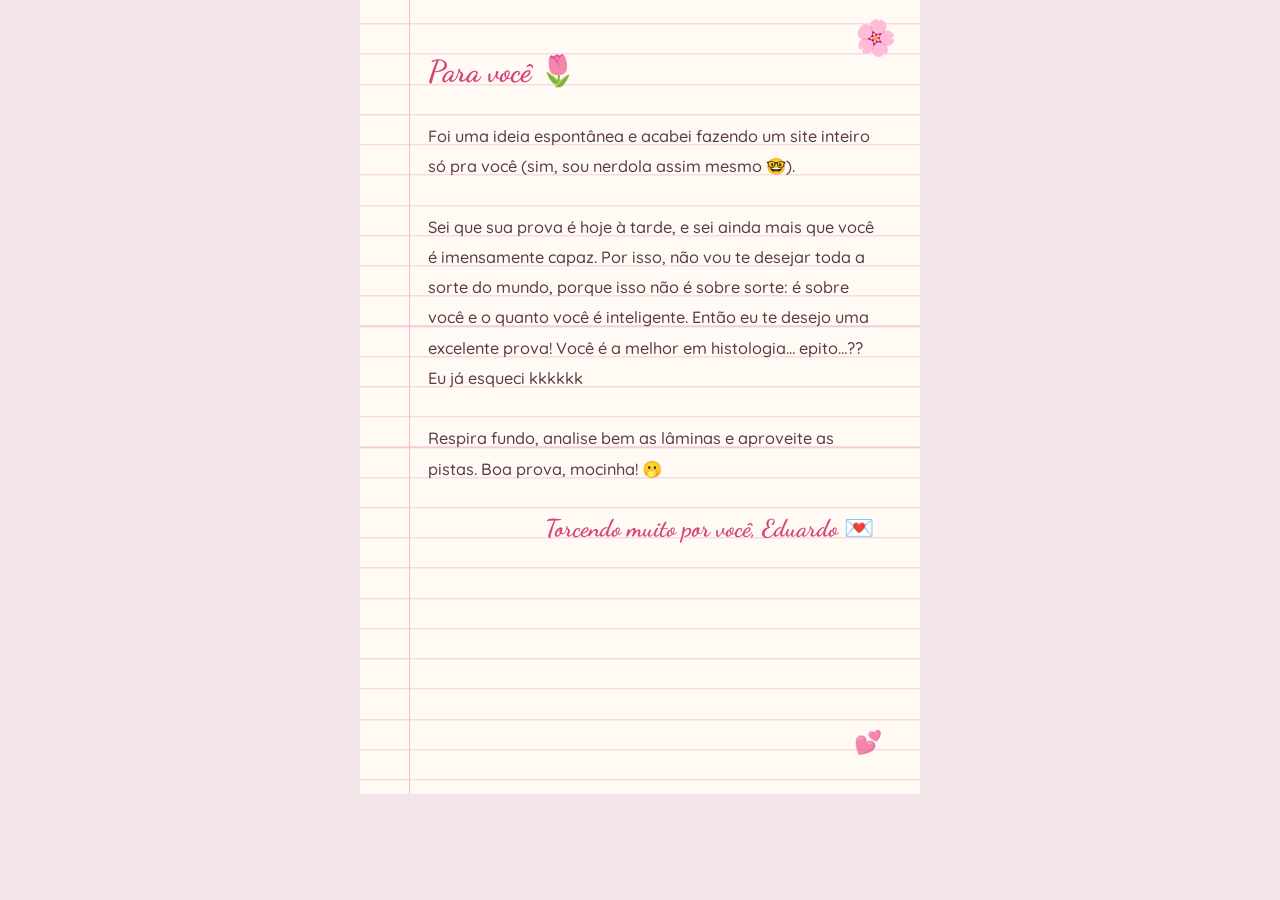
==== carta-a5.html @ a5b53d47 "Add A5 printable letter without QR code Co-Authored-By: Claude Opus 5.5 <noreply@anthropic.com> Clau" ====
<!doctype html>
<html lang="pt-BR">
<head>
<meta charset="utf-8">
<meta name="viewport" content="width=device-width, initial-scale=1">
<title>Carta A5 pra imprimir 💌</title>
<style>
@font-face { font-family: "Dancing Script"; font-weight: 700; src: url([data-uri]) format("woff2"); }
@font-face { font-family: "Quicksand"; font-weight: 500; src: url([data-uri]) format("woff2"); }
@page { size: A5; margin: 0; }
:root { --row: 8mm; }
* { box-sizing: border-box; margin: 0; padding: 0; }
body { font-family: "Quicksand", sans-serif; color: #5a3a46; background: #fff; -webkit-print-color-adjust: exact; print-color-adjust: exact; }
.page { width: 210mm; height: 297mm; display: flex; flex-direction: column; align-items: center; justify-content: center; gap: 5mm; }
.cut { padding: 4mm; border: 1px dashed #d9a3b5; border-radius: 5mm; position: relative; }
.cut::before { content: "✂"; position: absolute; top: -3.2mm; left: 8mm; font-size: 4.5mm; color: #d9a3b5; background: #fff; padding: 0 1mm; }
.paper {
  position: relative;
  width: 148mm; height: 210mm;
  padding: calc(var(--row) * 2) 12mm 0 18mm;
  /* linhas a cada 8mm; todo o texto anda em múltiplos de 8mm */
  background:
    linear-gradient(to right, transparent 13mm, #f7b9cb 13mm, #f7b9cb 13.35mm, transparent 13.35mm),
    repeating-linear-gradient(to bottom, transparent 0 calc(var(--row) - .3mm), #f2cdd8 calc(var(--row) - .3mm) var(--row)) 0 -1.5mm,
    #fffaf3;
  overflow: hidden;
}
.flower { position: absolute; top: 4mm; right: 6mm; font-size: 9mm; transform: rotate(15deg); }
h1 { font-family: "Dancing Script", cursive; font-weight: 700; font-size: 8mm; line-height: var(--row); color: #d6457a; margin-bottom: var(--row); position: relative; top: -1.2mm; }
p { font-size: 4.3mm; line-height: var(--row); margin-bottom: var(--row); }
.sign { font-family: "Dancing Script", cursive; font-weight: 700; font-size: 6.4mm; line-height: var(--row); color: #d6457a; text-align: right; }
.qr { position: absolute; left: 18mm; bottom: 9mm; display: flex; align-items: center; gap: 3mm; font-size: 3mm; color: #b07a8c; }
.qr div { width: 20mm; height: 20mm; padding: 1.5mm; background: #fff; border-radius: 2mm; }
.qr svg { width: 100%; height: 100%; display: block; }
.hearts { position: absolute; right: 10mm; bottom: 10mm; font-size: 6mm; opacity: .7; }
.tip { font-size: 3mm; color: #b48a99; }
@media screen { body { background: #f3e6ea; } .paper { margin: 0 auto; } }
</style>
</head>
<body>
<div class="paper">
      <span class="flower">🌸</span>
      <h1>Para você 🌷</h1>
      <p>Foi uma ideia espontânea e acabei fazendo um site inteiro só pra você (sim, sou nerdola assim mesmo 🤓).</p>
      <p>Sei que sua prova é hoje à tarde, e sei ainda mais que você é imensamente capaz. Por isso, não vou te desejar toda a sorte do mundo, porque isso não é sobre sorte: é sobre você e o quanto você é inteligente. Então eu te desejo uma excelente prova! Você é a melhor em histologia… epito…?? Eu já esqueci kkkkkk</p>
      <p>Respira fundo, analise bem as lâminas e aproveite as pistas. Boa prova, mocinha! 🫢</p>
      <p class="sign">Torcendo muito por você, Eduardo 💌</p>
      <span class="hearts">💕</span>
</div>
</body>
</html>
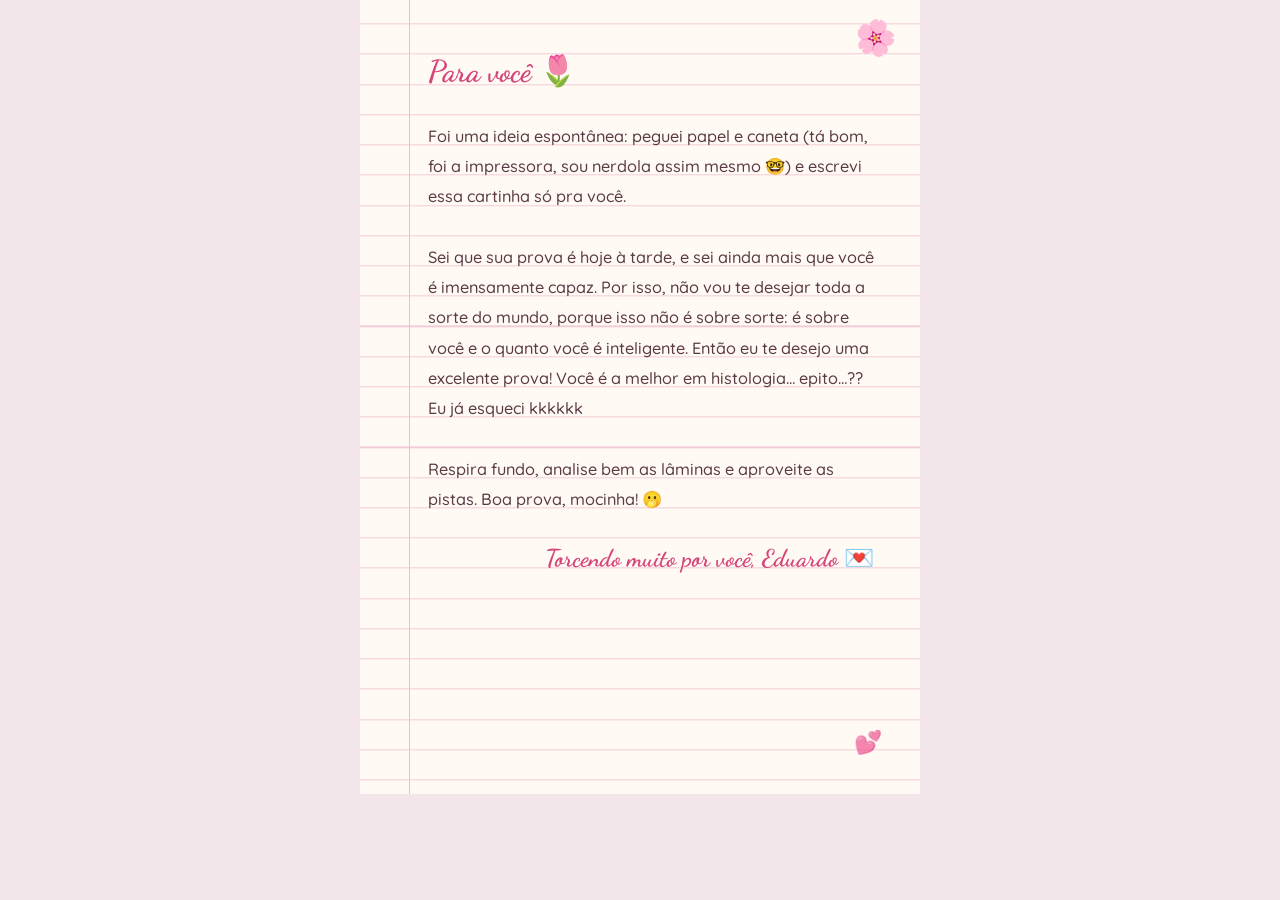
==== commit ab196483: "A5 letter: drop the website mention from the first paragraph Co-Authored-By: Claude Opus 5.5 <norepl" ====
--- a/carta-a5.html
+++ b/carta-a5.html
@@ -41,7 +41,7 @@
 <div class="paper">
       <span class="flower">🌸</span>
       <h1>Para você 🌷</h1>
-      <p>Foi uma ideia espontânea e acabei fazendo um site inteiro só pra você (sim, sou nerdola assim mesmo 🤓).</p>
+      <p>Foi uma ideia espontânea: peguei papel e caneta (tá bom, foi a impressora, sou nerdola assim mesmo 🤓) e escrevi essa cartinha só pra você.</p>
       <p>Sei que sua prova é hoje à tarde, e sei ainda mais que você é imensamente capaz. Por isso, não vou te desejar toda a sorte do mundo, porque isso não é sobre sorte: é sobre você e o quanto você é inteligente. Então eu te desejo uma excelente prova! Você é a melhor em histologia… epito…?? Eu já esqueci kkkkkk</p>
       <p>Respira fundo, analise bem as lâminas e aproveite as pistas. Boa prova, mocinha! 🫢</p>
       <p class="sign">Torcendo muito por você, Eduardo 💌</p>
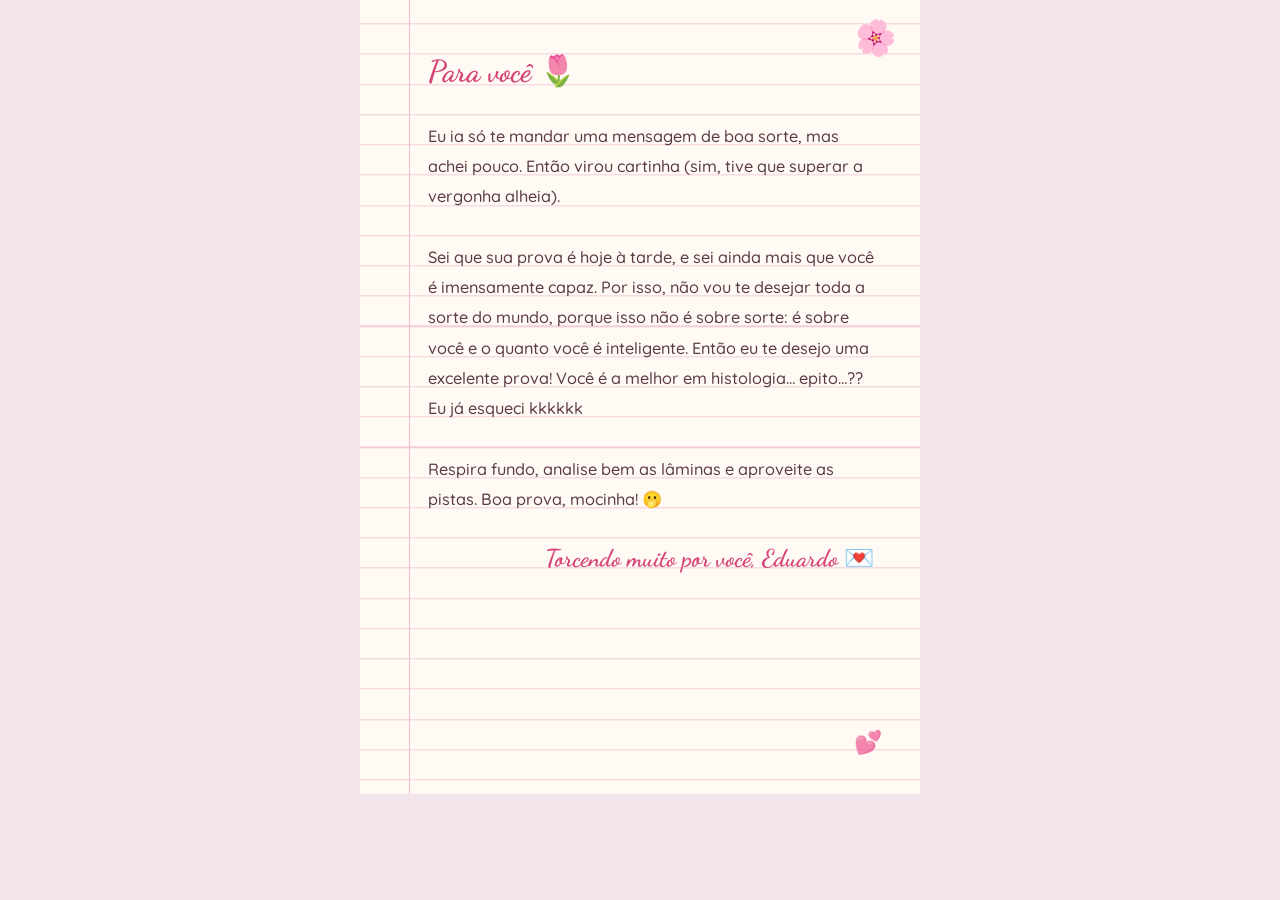
==== commit 361e7809: "A5 letter: new first paragraph Co-Authored-By: Claude Opus 5.5 <noreply@anthropic.com> Claude-Sessio" ====
--- a/carta-a5.html
+++ b/carta-a5.html
@@ -41,7 +41,7 @@
 <div class="paper">
       <span class="flower">🌸</span>
       <h1>Para você 🌷</h1>
-      <p>Foi uma ideia espontânea: peguei papel e caneta (tá bom, foi a impressora, sou nerdola assim mesmo 🤓) e escrevi essa cartinha só pra você.</p>
+      <p>Eu ia só te mandar uma mensagem de boa sorte, mas achei pouco. Então virou cartinha (sim, tive que superar a vergonha alheia).</p>
       <p>Sei que sua prova é hoje à tarde, e sei ainda mais que você é imensamente capaz. Por isso, não vou te desejar toda a sorte do mundo, porque isso não é sobre sorte: é sobre você e o quanto você é inteligente. Então eu te desejo uma excelente prova! Você é a melhor em histologia… epito…?? Eu já esqueci kkkkkk</p>
       <p>Respira fundo, analise bem as lâminas e aproveite as pistas. Boa prova, mocinha! 🫢</p>
       <p class="sign">Torcendo muito por você, Eduardo 💌</p>
